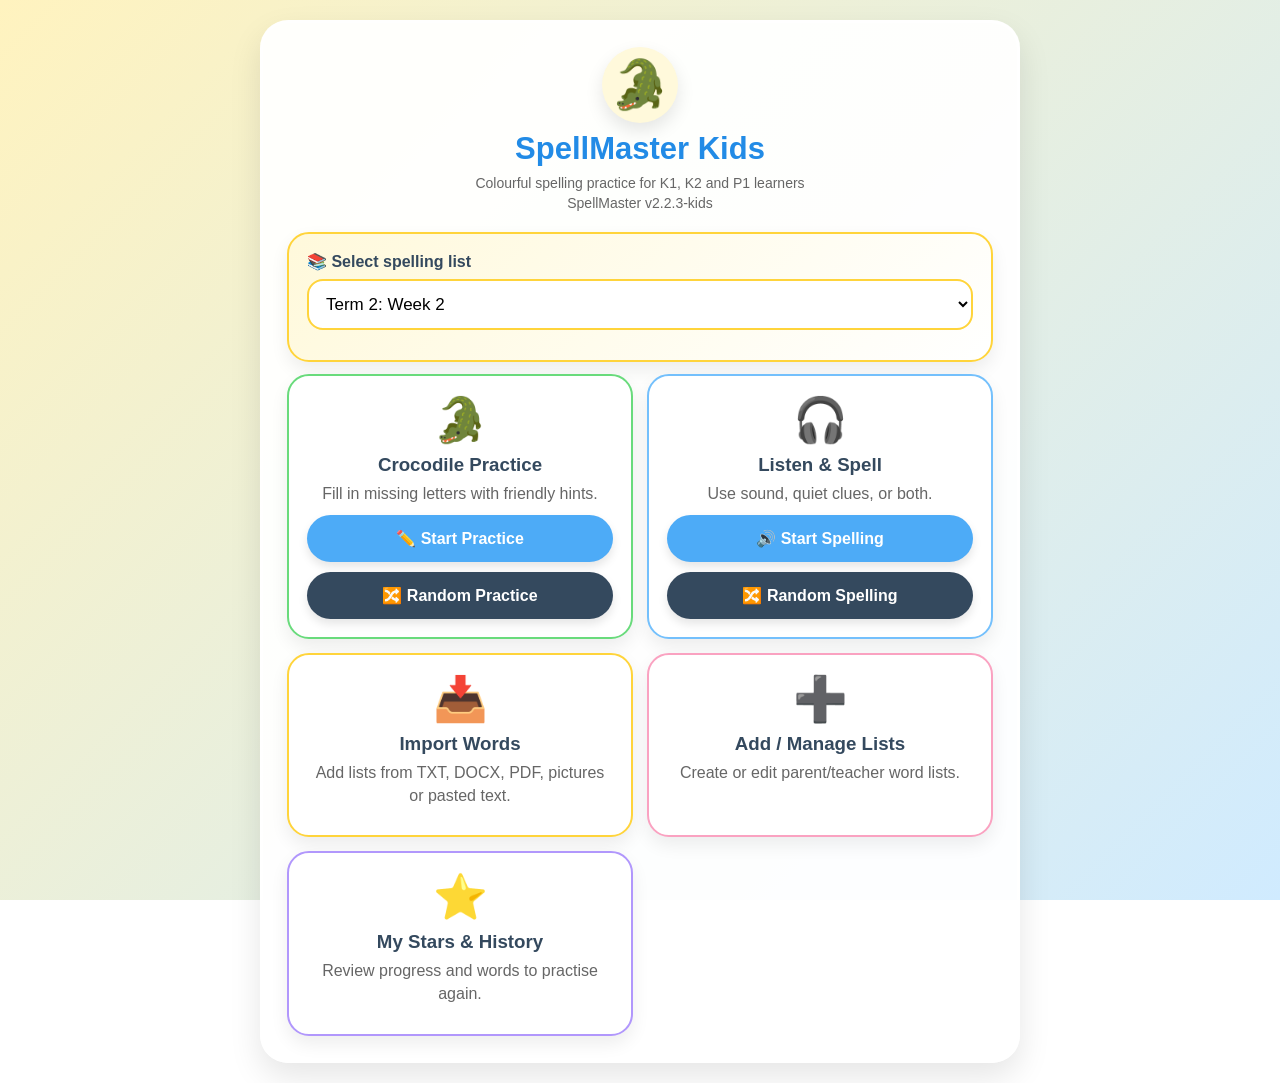
==== index.html @ 2c46f569 "Separate imported PDF lists by week, repair the Confirm & Save button issue, and improve image OCR h" ====
<!DOCTYPE html>
<html lang="en">
<head>
  <meta charset="UTF-8" />
  <meta name="viewport" content="width=device-width, initial-scale=1.0, maximum-scale=1.0, user-scalable=no" />
  <title>SpellMaster Kids 2026</title>
  <link rel="manifest" href="manifest.json?v=20260508-v223" />
  <link rel="stylesheet" href="css/style.css?v=20260508-v223" />
</head>
<body>
  <main class="app-shell home-shell">
    <div class="hero-mascot" aria-hidden="true">🐊</div>
    <h1>SpellMaster Kids</h1>
    <div class="subtitle">Colourful spelling practice for K1, K2 and P1 learners</div>
    <div id="app-version" class="version"></div>

    <section class="card rainbow-card">
      <label for="week-selector">📚 Select spelling list</label>
      <select id="week-selector"></select>
    </section>

    <section class="menu-grid">
      <article class="menu-card practice-card">
        <div class="menu-emoji">🐊</div>
        <h3>Crocodile Practice</h3>
        <p>Fill in missing letters with friendly hints.</p>
        <button onclick="goToMode('practice', false)">✏️ Start Practice</button>
        <button onclick="goToMode('practice', true)" class="dark">🔀 Random Practice</button>
      </article>

      <article class="menu-card spelling-card">
        <div class="menu-emoji">🎧</div>
        <h3>Listen & Spell</h3>
        <p>Use sound, quiet clues, or both.</p>
        <button onclick="goToMode('spelling', false)">🔊 Start Spelling</button>
        <button onclick="goToMode('spelling', true)" class="dark">🔀 Random Spelling</button>
      </article>

      <a class="menu-card import-card" href="import.html">
        <div class="menu-emoji">📥</div>
        <h3>Import Words</h3>
        <p>Add lists from TXT, DOCX, PDF, pictures or pasted text.</p>
      </a>

      <a class="menu-card list-card" href="lists.html">
        <div class="menu-emoji">➕</div>
        <h3>Add / Manage Lists</h3>
        <p>Create or edit parent/teacher word lists.</p>
      </a>

      <a class="menu-card history-card" href="history.html">
        <div class="menu-emoji">⭐</div>
        <h3>My Stars & History</h3>
        <p>Review progress and words to practise again.</p>
      </a>
    </section>
  </main>

  <script src="js/app-config.js?v=20260508-v223"></script>
  <script src="js/default-data.js?v=20260508-v223"></script>
  <script src="js/storage.js?v=20260508-v223"></script>
  <script src="js/session-utils.js?v=20260508-v223"></script>
  <script>
    window.addEventListener('load', () => {
      renderVersion();
      loadDropdown();
      if ('serviceWorker' in navigator) navigator.serviceWorker.register('sw.js?v=20260508-v223');
    });

    function loadDropdown() {
      const selector = document.getElementById('week-selector');
      const allLists = getAllLists();
      const lastList = getLastList();
      selector.innerHTML = '';
      Object.keys(allLists).forEach(name => {
        const option = document.createElement('option');
        option.value = name;
        option.textContent = name;
        if (name === lastList) option.selected = true;
        selector.appendChild(option);
      });
    }

    function goToMode(mode, random) {
      const listName = document.getElementById('week-selector').value;
      saveLastList(listName);
      const target = mode === 'practice' ? 'practice.html' : 'spelling.html';
      window.location.href = `${target}?list=${encodeURIComponent(listName)}&random=${random ? '1' : '0'}`;
    }
  </script>
</body>
</html>
---- css/style.css ----
:root {
  --primary: #4dabf7;
  --primary-dark: #2f6fb6;
  --success: #51cf66;
  --error: #ff6b6b;
  --warning: #ffd43b;
  --orange: #ff922b;
  --pink: #faa2c1;
  --purple: #b197fc;
  --bg1: #fff3bf;
  --bg2: #d0ebff;
  --card: #ffffff;
  --dark: #34495e;
  --muted: #666;
  --border: #e8eef2;
}
* { box-sizing: border-box; }
body {
  font-family: -apple-system, BlinkMacSystemFont, "Segoe UI", Roboto, Arial, sans-serif;
  background: linear-gradient(135deg, var(--bg1), var(--bg2));
  background-attachment: fixed;
  margin: 0;
  padding: 20px;
  color: #333;
}
.app-shell {
  background: rgba(255,255,255,0.94);
  width: 100%;
  max-width: 620px;
  margin: 0 auto;
  padding: 24px;
  border-radius: 28px;
  box-shadow: 0 14px 32px rgba(0,0,0,0.10);
  border: 3px solid rgba(255,255,255,0.7);
}
.home-shell { max-width: 760px; }
.hero-mascot {
  width: 76px;
  height: 76px;
  margin: 0 auto 8px;
  border-radius: 999px;
  background: #fff9db;
  display: flex;
  align-items: center;
  justify-content: center;
  font-size: 48px;
  box-shadow: 0 8px 18px rgba(0,0,0,0.10);
}
.hero-mascot.small {
  width: 58px;
  height: 58px;
  font-size: 36px;
}
h1 { text-align: center; color: #228be6; margin: 0 0 6px; font-size: 31px; }
h2 { color: var(--dark); margin: 12px 0; font-size: 22px; }
h3 { margin: 0 0 6px; color: var(--dark); }
.subtitle, .version { text-align:center; color: var(--muted); font-size: 14px; line-height: 1.45; }
.version { margin-bottom: 18px; }
.card, .menu-card {
  background: var(--card);
  border: 2px solid var(--border);
  border-radius: 22px;
  padding: 18px;
  margin: 12px 0;
  box-shadow: 0 8px 18px rgba(0,0,0,0.07);
}
.rainbow-card { border-color: #ffd43b; background: linear-gradient(135deg, #fff9db, #ffffff); }
.card p, .menu-card p { margin: 4px 0 10px; color: #666; line-height: 1.45; }
.menu-grid { display: grid; grid-template-columns: repeat(auto-fit, minmax(230px, 1fr)); gap: 14px; }
.menu-card {
  display: block;
  text-align: center;
  text-decoration: none;
  color: inherit;
  transition: transform 0.2s ease, box-shadow 0.2s ease;
  margin: 0;
}
.menu-card:hover { transform: translateY(-3px) scale(1.01); box-shadow: 0 12px 24px rgba(0,0,0,0.12); }
.menu-emoji { font-size: 44px; margin-bottom: 8px; }
.practice-card { border-color: #69db7c; }
.spelling-card { border-color: #74c0fc; }
.import-card { border-color: #ffd43b; }
.list-card { border-color: #faa2c1; }
.history-card { border-color: #b197fc; }
button, .button-link {
  display: block;
  width: 100%;
  background: var(--primary);
  color: #fff;
  border: none;
  border-radius: 999px;
  padding: 14px;
  margin-top: 10px;
  font-size: 16px;
  font-weight: 800;
  text-align: center;
  text-decoration: none;
  cursor: pointer;
  box-shadow: 0 5px 10px rgba(0,0,0,0.10);
}
button:active, .button-link:active { transform: scale(0.985); }
.secondary { background: #d0ebff; color: #1c3d5a; }
.dark { background: var(--dark); }
.success { background: var(--success); color: #103b1d; }
.warning { background: var(--warning); color: #5f3f00; }
.danger { background: var(--error); color: #fff; }
.helper-action { background: var(--orange); }
.button-row { display: flex; gap: 10px; flex-wrap: wrap; }
.button-row.two-col > button { flex: 1 1 calc(50% - 10px); min-width: 150px; }
input[type="text"], textarea, select, input[type="file"] {
  width: 100%;
  padding: 13px;
  margin: 8px 0 12px;
  border: 2px solid #ffd43b;
  border-radius: 16px;
  font-size: 17px;
  background: #fff;
}
input[type="text"] { text-align: center; font-weight: 700; }
textarea { min-height: 150px; resize: vertical; font-family: inherit; text-align: left; font-weight: 500; }
label { font-weight: 800; color: var(--dark); }
.top-row { display:flex; justify-content:space-between; gap:12px; color:#777; font-weight:800; margin-bottom:10px; }
.hidden { display: none !important; }
.sentence-hint {
  color: #555;
  text-align: center;
  margin: 14px 0;
  font-size: 18px;
  background: #fff9db;
  border: 2px dashed #ffd43b;
  padding: 16px;
  border-radius: 18px;
  line-height: 1.6;
}
.slots { display:flex; justify-content:center; gap:8px; flex-wrap:wrap; margin:18px 0; }
.slot {
  min-width: 32px;
  height: 46px;
  border-bottom: 4px dotted #74c0fc;
  display:flex;
  align-items:center;
  justify-content:center;
  font-size: 32px;
  font-weight: 900;
  color: #228be6;
  text-transform: lowercase;
}
.slot.space { border-bottom:none; min-width: 12px; }
.feedback { min-height: 28px; text-align:center; font-size:18px; font-weight:900; margin:14px 0; line-height: 1.4; }
.feedback.success-text, .success-text { color: #2b8a3e; }
.feedback.error-text, .error-text { color: #c92a2a; }
.warning-text { color: #e67700; }
.status-note { text-align: center; font-weight: 800; min-height: 22px; margin-top: 10px; }
.small-note { font-size: 14px; color: var(--muted); line-height: 1.45; }
.nav-grid { display:grid; grid-template-columns: 1fr; gap: 10px; }
.result-box { background:#eef8ff; border-radius:18px; padding:16px; margin:12px 0; line-height:1.7; border: 2px solid #d0ebff; }
ul.clean { padding-left: 20px; }
.footer-nav { margin-top: 18px; }
.badge { display:inline-block; background:#eef3f8; padding:6px 10px; border-radius:999px; font-size:13px; color:#536273; font-weight: 800; }
.mode-toggle {
  display: grid;
  grid-template-columns: repeat(3, 1fr);
  gap: 8px;
  margin: 14px 0;
}
.mode-toggle label {
  background: #f1f8ff;
  border: 2px solid #d0ebff;
  border-radius: 999px;
  padding: 10px;
  text-align: center;
  font-size: 14px;
  cursor: pointer;
}
.mode-toggle input { margin-right: 4px; }
.helper-panel { display: grid; gap: 10px; margin: 16px 0; }
.helper-panel.quiet-hidden { display: none; }
.helper-card {
  background: #fff9db;
  border-left: 7px solid #ffd43b;
  padding: 13px 14px;
  border-radius: 18px;
  box-shadow: 0 4px 10px rgba(0,0,0,0.06);
}
.helper-card h3 { font-size: 16px; margin-bottom: 6px; }
.helper-card p { margin: 0; color: #4a4a4a; line-height: 1.45; font-weight: 700; }
.helper-text {
  background: #fff9db;
  border-left: 6px solid #ffd43b;
  padding: 12px;
  border-radius: 14px;
  font-size: 1rem;
}
@media (max-width: 520px) {
  body { padding: 12px; }
  .app-shell { padding: 18px; }
  h1 { font-size: 26px; }
  .menu-grid, .mode-toggle { grid-template-columns: 1fr; }
  .button-row.two-col > button { flex-basis: 100%; }
}
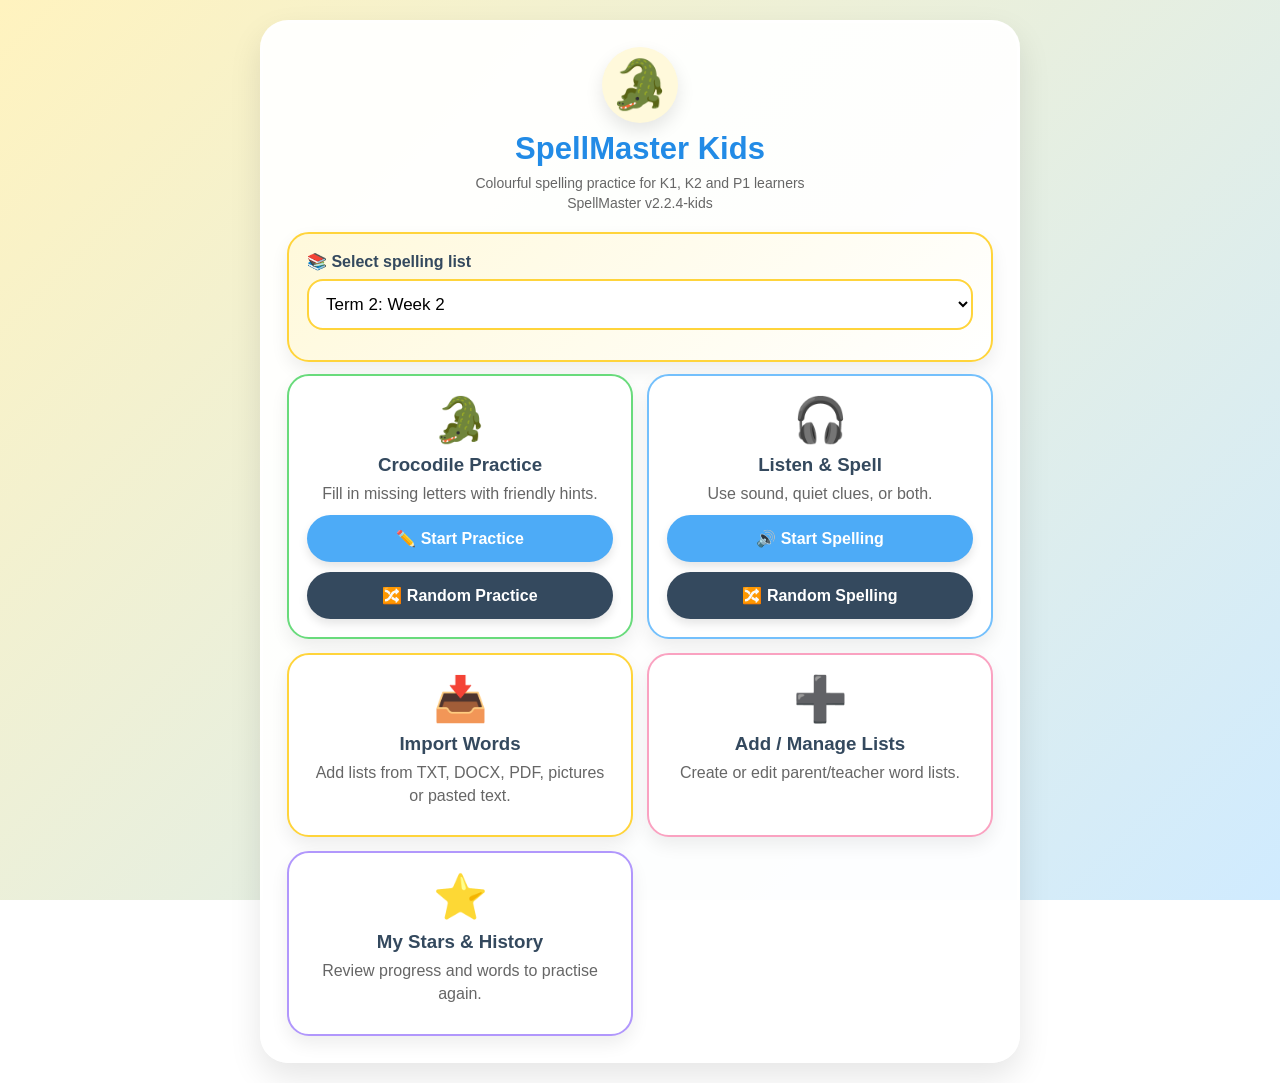
==== commit d97a5263: "save all lists, prevent overwriting each others, html version update" ====
--- a/index.html
+++ b/index.html
@@ -4,8 +4,8 @@
   <meta charset="UTF-8" />
   <meta name="viewport" content="width=device-width, initial-scale=1.0, maximum-scale=1.0, user-scalable=no" />
   <title>SpellMaster Kids 2026</title>
-  <link rel="manifest" href="manifest.json?v=20260508-v223" />
-  <link rel="stylesheet" href="css/style.css?v=20260508-v223" />
+  <link rel="manifest" href="manifest.json?v=20260508-v224" />
+  <link rel="stylesheet" href="css/style.css?v=20260508-v224" />
 </head>
 <body>
   <main class="app-shell home-shell">
@@ -56,15 +56,15 @@
     </section>
   </main>
 
-  <script src="js/app-config.js?v=20260508-v223"></script>
-  <script src="js/default-data.js?v=20260508-v223"></script>
-  <script src="js/storage.js?v=20260508-v223"></script>
-  <script src="js/session-utils.js?v=20260508-v223"></script>
+  <script src="js/app-config.js?v=20260508-v224"></script>
+  <script src="js/default-data.js?v=20260508-v224"></script>
+  <script src="js/storage.js?v=20260508-v224"></script>
+  <script src="js/session-utils.js?v=20260508-v224"></script>
   <script>
     window.addEventListener('load', () => {
       renderVersion();
       loadDropdown();
-      if ('serviceWorker' in navigator) navigator.serviceWorker.register('sw.js?v=20260508-v223');
+      if ('serviceWorker' in navigator) navigator.serviceWorker.register('sw.js?v=20260508-v224');
     });
 
     function loadDropdown() {
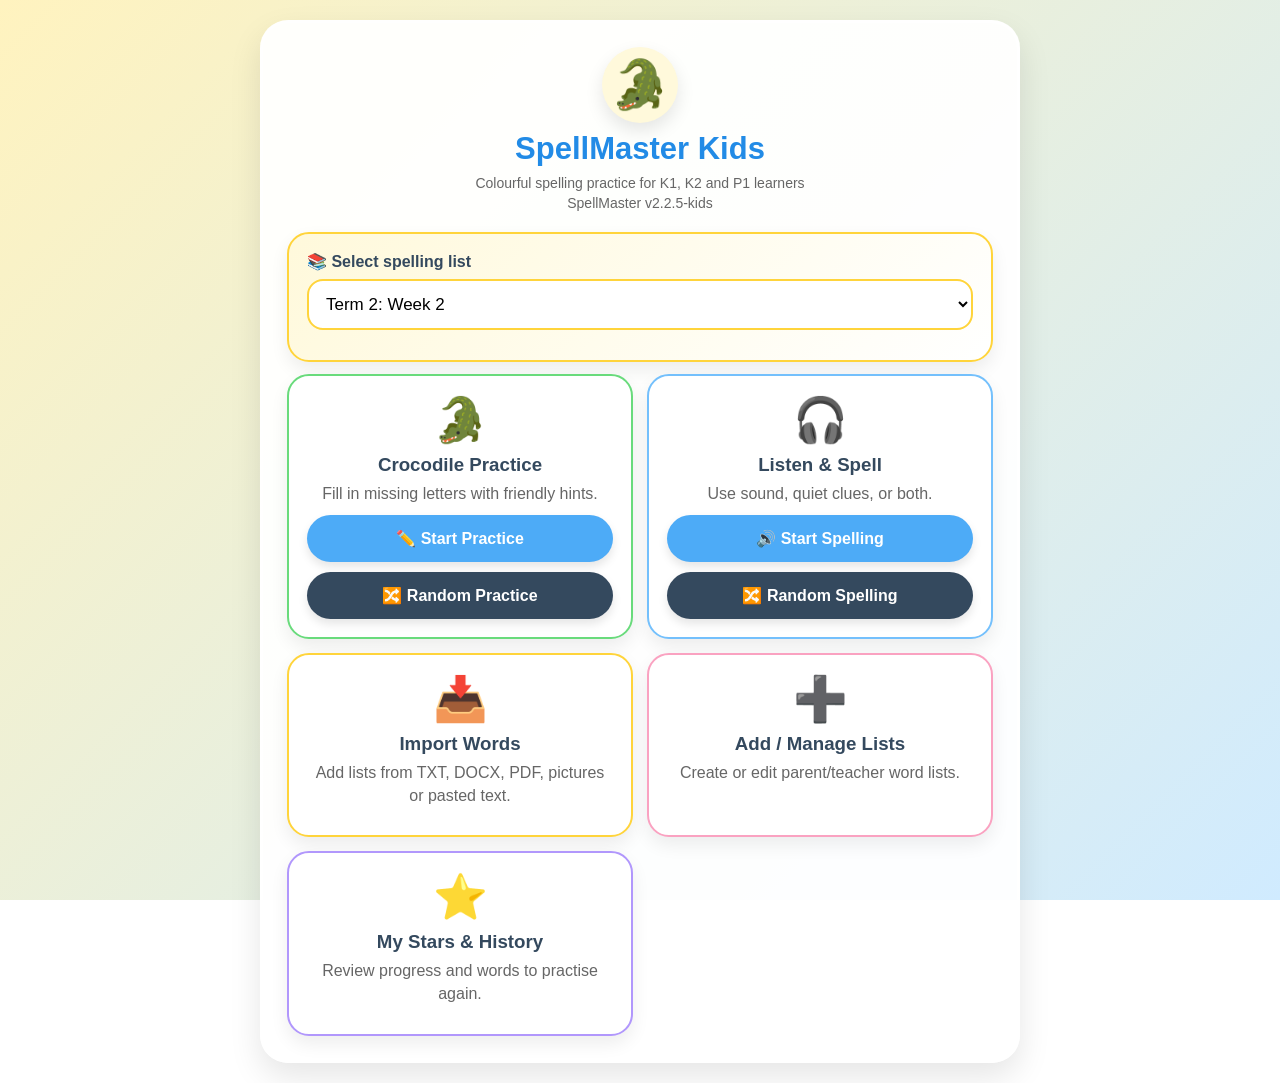
==== commit 43abebb7: "Added Rename / Edit Title function" ====
--- a/index.html
+++ b/index.html
@@ -4,8 +4,8 @@
   <meta charset="UTF-8" />
   <meta name="viewport" content="width=device-width, initial-scale=1.0, maximum-scale=1.0, user-scalable=no" />
   <title>SpellMaster Kids 2026</title>
-  <link rel="manifest" href="manifest.json?v=20260508-v224" />
-  <link rel="stylesheet" href="css/style.css?v=20260508-v224" />
+  <link rel="manifest" href="manifest.json?v=20260508-v225" />
+  <link rel="stylesheet" href="css/style.css?v=20260508-v225" />
 </head>
 <body>
   <main class="app-shell home-shell">
@@ -56,15 +56,15 @@
     </section>
   </main>
 
-  <script src="js/app-config.js?v=20260508-v224"></script>
-  <script src="js/default-data.js?v=20260508-v224"></script>
-  <script src="js/storage.js?v=20260508-v224"></script>
-  <script src="js/session-utils.js?v=20260508-v224"></script>
+  <script src="js/app-config.js?v=20260508-v225"></script>
+  <script src="js/default-data.js?v=20260508-v225"></script>
+  <script src="js/storage.js?v=20260508-v225"></script>
+  <script src="js/session-utils.js?v=20260508-v225"></script>
   <script>
     window.addEventListener('load', () => {
       renderVersion();
       loadDropdown();
-      if ('serviceWorker' in navigator) navigator.serviceWorker.register('sw.js?v=20260508-v224');
+      if ('serviceWorker' in navigator) navigator.serviceWorker.register('sw.js?v=20260508-v225');
     });
 
     function loadDropdown() {
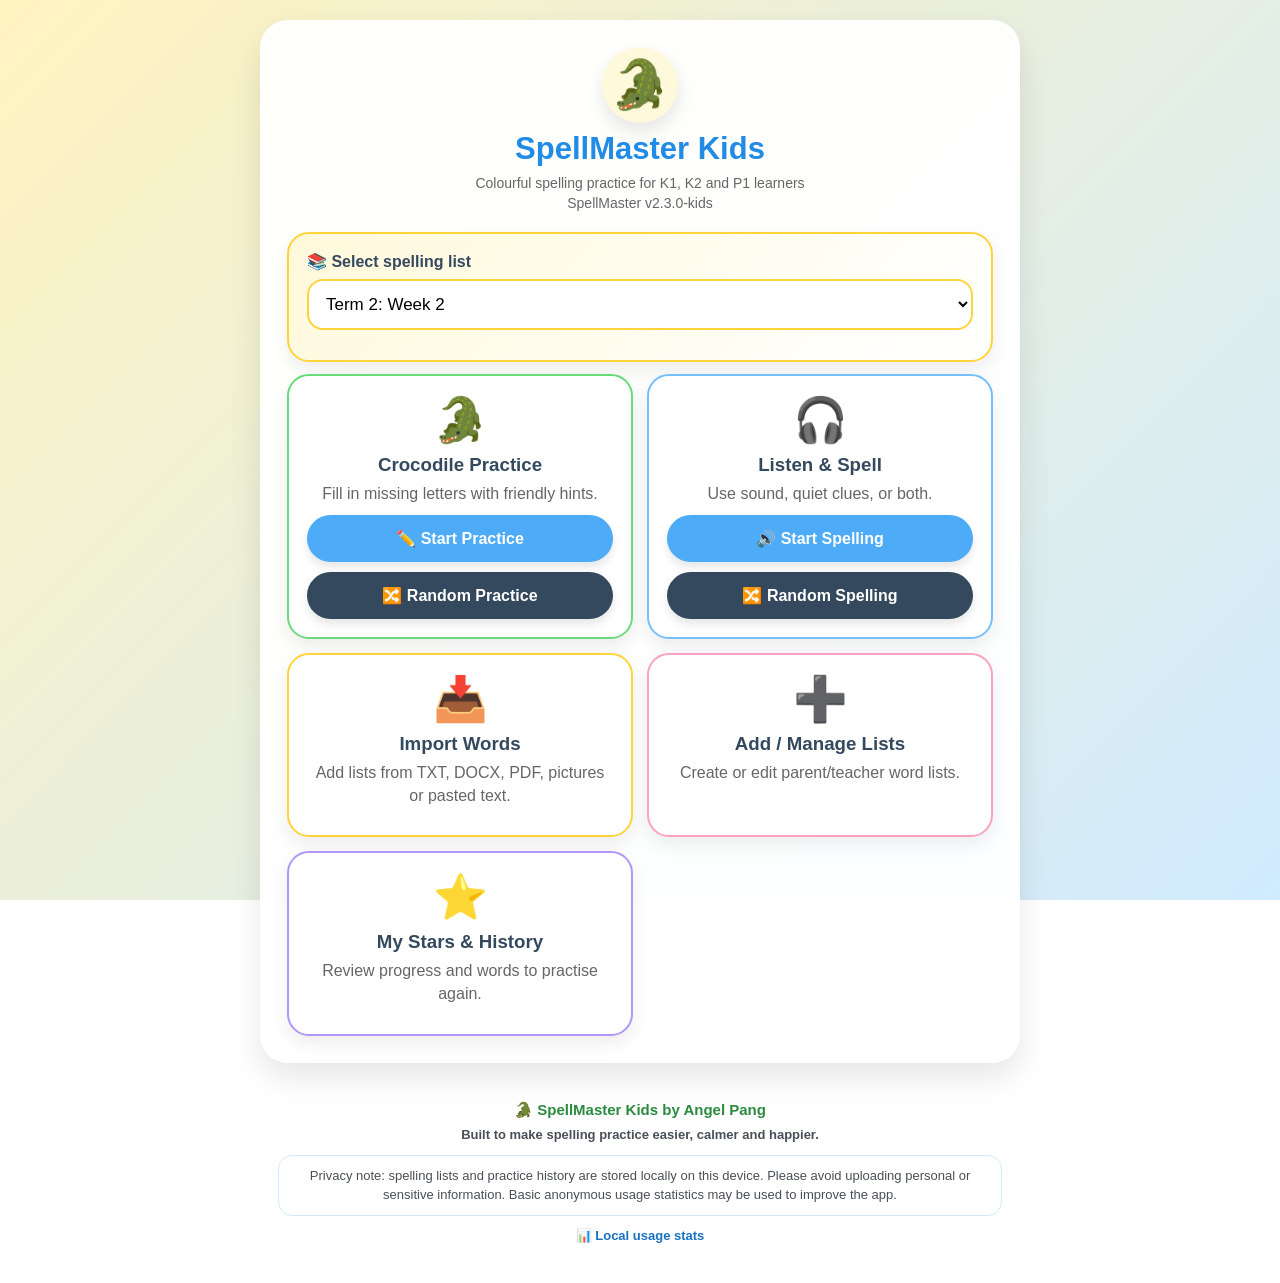
==== commit 10bc2bec: "Add footer, privacy note, event tracking" ====
--- a/index.html
+++ b/index.html
@@ -4,8 +4,8 @@
   <meta charset="UTF-8" />
   <meta name="viewport" content="width=device-width, initial-scale=1.0, maximum-scale=1.0, user-scalable=no" />
   <title>SpellMaster Kids 2026</title>
-  <link rel="manifest" href="manifest.json?v=20260508-v225" />
-  <link rel="stylesheet" href="css/style.css?v=20260508-v225" />
+  <link rel="manifest" href="manifest.json?v=20260508-v230" />
+  <link rel="stylesheet" href="css/style.css?v=20260508-v230" />
 </head>
 <body>
   <main class="app-shell home-shell">
@@ -24,31 +24,31 @@
         <div class="menu-emoji">🐊</div>
         <h3>Crocodile Practice</h3>
         <p>Fill in missing letters with friendly hints.</p>
-        <button onclick="goToMode('practice', false)">✏️ Start Practice</button>
-        <button onclick="goToMode('practice', true)" class="dark">🔀 Random Practice</button>
+        <button onclick="goToMode('practice', false)" data-track="start_practice">✏️ Start Practice</button>
+        <button onclick="goToMode('practice', true)" class="dark" data-track="start_random_practice">🔀 Random Practice</button>
       </article>
 
       <article class="menu-card spelling-card">
         <div class="menu-emoji">🎧</div>
         <h3>Listen & Spell</h3>
         <p>Use sound, quiet clues, or both.</p>
-        <button onclick="goToMode('spelling', false)">🔊 Start Spelling</button>
-        <button onclick="goToMode('spelling', true)" class="dark">🔀 Random Spelling</button>
+        <button onclick="goToMode('spelling', false)" data-track="start_spelling">🔊 Start Spelling</button>
+        <button onclick="goToMode('spelling', true)" class="dark" data-track="start_random_spelling">🔀 Random Spelling</button>
       </article>
 
-      <a class="menu-card import-card" href="import.html">
+      <a class="menu-card import-card" href="import.html" data-track="open_import_page">
         <div class="menu-emoji">📥</div>
         <h3>Import Words</h3>
         <p>Add lists from TXT, DOCX, PDF, pictures or pasted text.</p>
       </a>
 
-      <a class="menu-card list-card" href="lists.html">
+      <a class="menu-card list-card" href="lists.html" data-track="open_lists_page">
         <div class="menu-emoji">➕</div>
         <h3>Add / Manage Lists</h3>
         <p>Create or edit parent/teacher word lists.</p>
       </a>
 
-      <a class="menu-card history-card" href="history.html">
+      <a class="menu-card history-card" href="history.html" data-track="open_history_page">
         <div class="menu-emoji">⭐</div>
         <h3>My Stars & History</h3>
         <p>Review progress and words to practise again.</p>
@@ -56,15 +56,16 @@
     </section>
   </main>
 
-  <script src="js/app-config.js?v=20260508-v225"></script>
-  <script src="js/default-data.js?v=20260508-v225"></script>
-  <script src="js/storage.js?v=20260508-v225"></script>
-  <script src="js/session-utils.js?v=20260508-v225"></script>
+  <script src="js/app-config.js?v=20260508-v230"></script>
+  <script src="js/analytics.js?v=20260508-v230"></script>
+  <script src="js/default-data.js?v=20260508-v230"></script>
+  <script src="js/storage.js?v=20260508-v230"></script>
+  <script src="js/session-utils.js?v=20260508-v230"></script>
   <script>
     window.addEventListener('load', () => {
       renderVersion();
       loadDropdown();
-      if ('serviceWorker' in navigator) navigator.serviceWorker.register('sw.js?v=20260508-v225');
+      if ('serviceWorker' in navigator) navigator.serviceWorker.register('sw.js?v=20260508-v230');
     });
 
     function loadDropdown() {
@@ -84,6 +85,7 @@
     function goToMode(mode, random) {
       const listName = document.getElementById('week-selector').value;
       saveLastList(listName);
+      if (typeof trackFeature === 'function') trackFeature('selected_list_for_mode', { mode, random: !!random });
       const target = mode === 'practice' ? 'practice.html' : 'spelling.html';
       window.location.href = `${target}?list=${encodeURIComponent(listName)}&random=${random ? '1' : '0'}`;
     }
--- a/css/style.css
+++ b/css/style.css
@@ -198,3 +198,55 @@
   .menu-grid, .mode-toggle { grid-template-columns: 1fr; }
   .button-row.two-col > button { flex-basis: 100%; }
 }
+
+.brand-footer {
+  max-width: 760px;
+  margin: 18px auto 0;
+  padding: 18px;
+  text-align: center;
+  color: #495057;
+  font-size: 13px;
+  line-height: 1.5;
+}
+.brand-footer-mark {
+  font-weight: 900;
+  color: #2b8a3e;
+  font-size: 15px;
+}
+.brand-footer-line {
+  font-weight: 700;
+  margin-top: 4px;
+}
+.privacy-note {
+  background: rgba(255, 255, 255, 0.72);
+  border: 1px solid #d0ebff;
+  border-radius: 14px;
+  padding: 10px;
+  margin-top: 10px;
+}
+.analytics-link {
+  display: inline-block;
+  margin-top: 10px;
+  color: #1971c2;
+  font-weight: 800;
+  text-decoration: none;
+}
+.analytics-link:hover { text-decoration: underline; }
+.stats-table {
+  width: 100%;
+  border-collapse: collapse;
+  font-size: 14px;
+}
+.stats-table td {
+  border-bottom: 1px solid #e9ecef;
+  padding: 9px 6px;
+}
+.stats-table td:last-child {
+  text-align: right;
+  font-weight: 900;
+}
+code {
+  background: #f1f3f5;
+  border-radius: 6px;
+  padding: 2px 5px;
+}
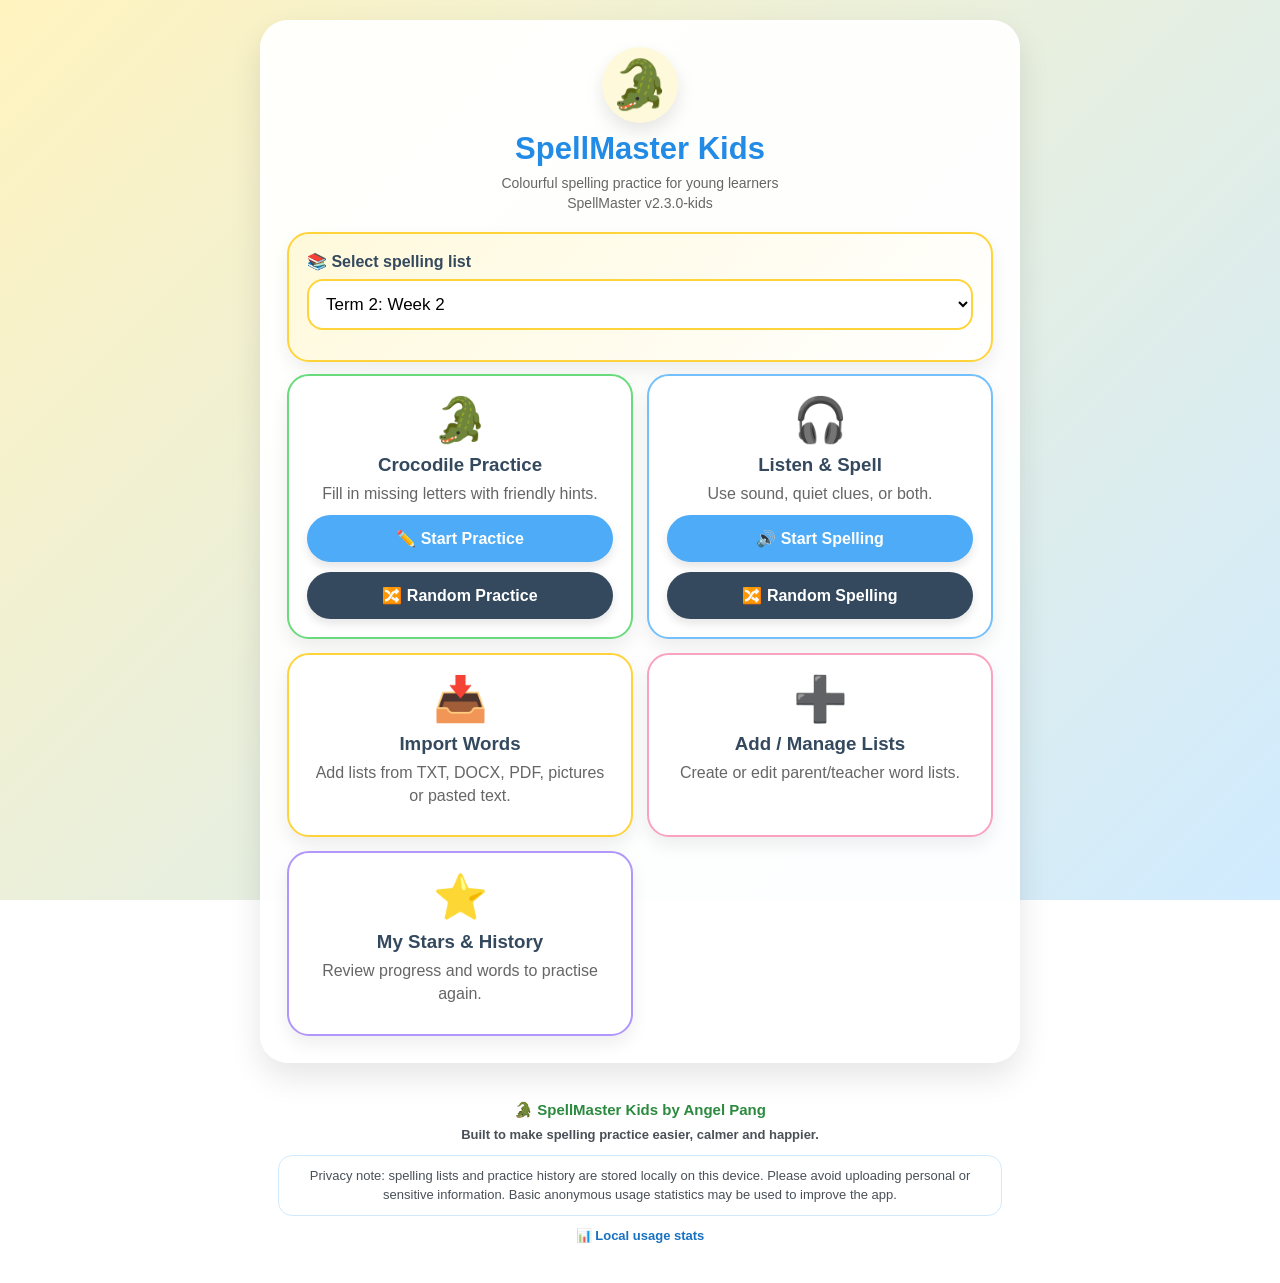
==== commit 9c05b435: "Update: Colourful spelling practice for young learners" ====
--- a/index.html
+++ b/index.html
@@ -11,7 +11,7 @@
   <main class="app-shell home-shell">
     <div class="hero-mascot" aria-hidden="true">🐊</div>
     <h1>SpellMaster Kids</h1>
-    <div class="subtitle">Colourful spelling practice for K1, K2 and P1 learners</div>
+    <div class="subtitle">Colourful spelling practice for young learners</div>
     <div id="app-version" class="version"></div>
 
     <section class="card rainbow-card">
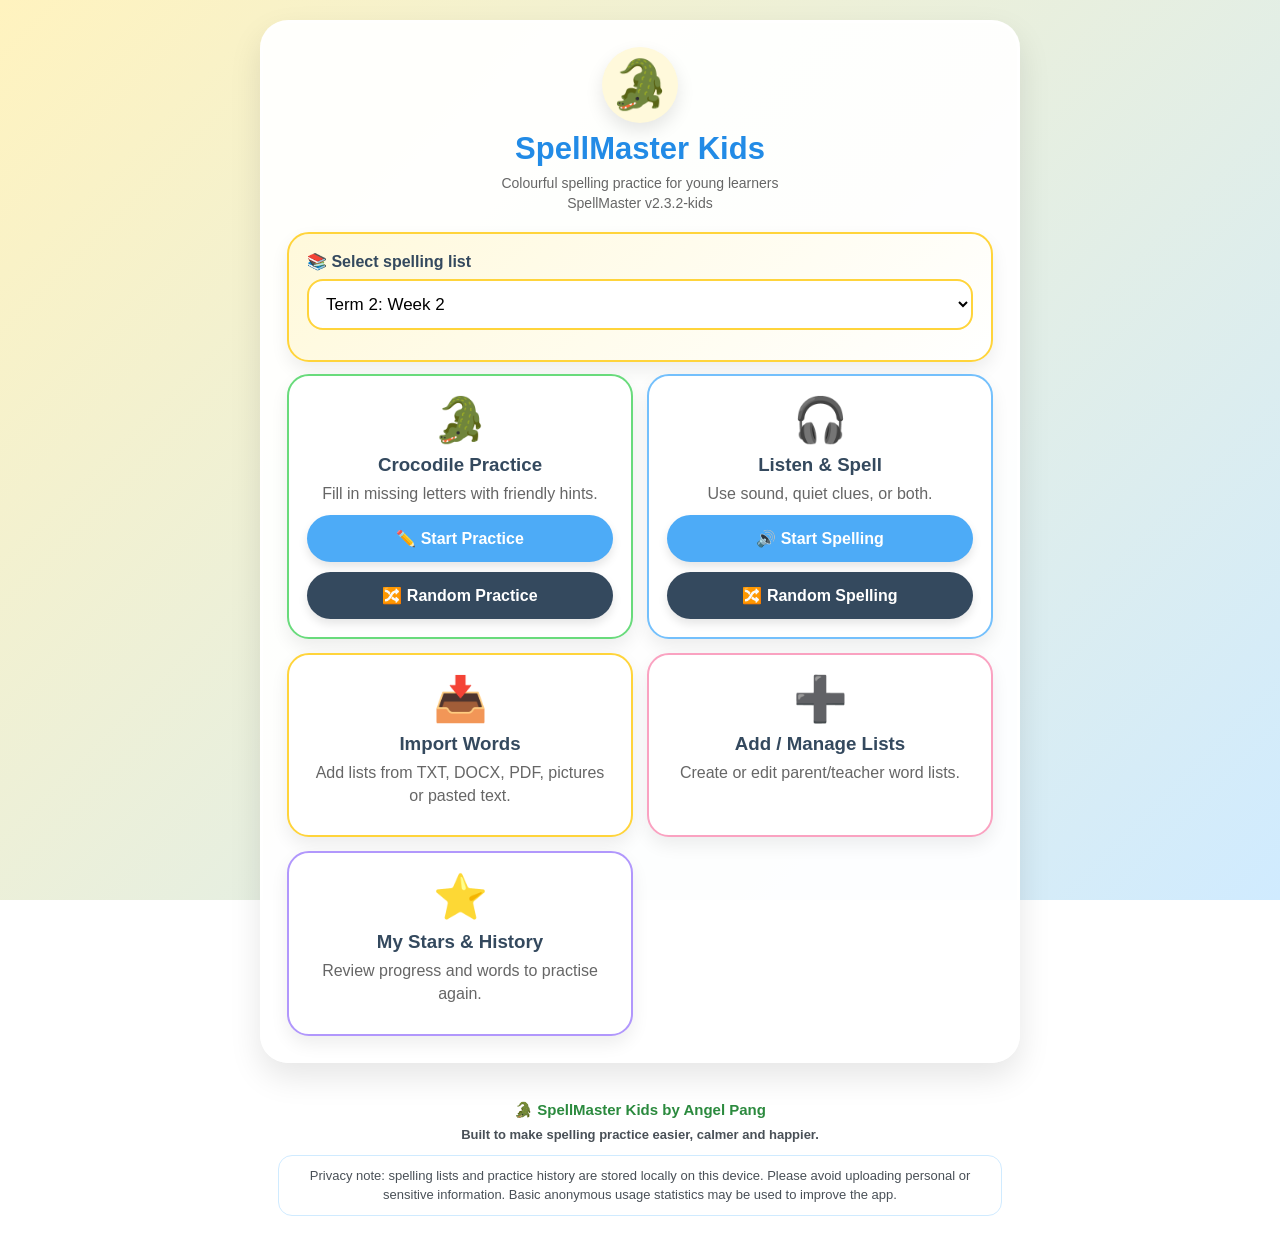
==== commit d8ce104f: "Shift analysis to background" ====
--- a/index.html
+++ b/index.html
@@ -4,8 +4,8 @@
   <meta charset="UTF-8" />
   <meta name="viewport" content="width=device-width, initial-scale=1.0, maximum-scale=1.0, user-scalable=no" />
   <title>SpellMaster Kids 2026</title>
-  <link rel="manifest" href="manifest.json?v=20260508-v230" />
-  <link rel="stylesheet" href="css/style.css?v=20260508-v230" />
+  <link rel="manifest" href="manifest.json?v=20260508-v232" />
+  <link rel="stylesheet" href="css/style.css?v=20260508-v232" />
 </head>
 <body>
   <main class="app-shell home-shell">
@@ -56,16 +56,16 @@
     </section>
   </main>
 
-  <script src="js/app-config.js?v=20260508-v230"></script>
-  <script src="js/analytics.js?v=20260508-v230"></script>
-  <script src="js/default-data.js?v=20260508-v230"></script>
-  <script src="js/storage.js?v=20260508-v230"></script>
-  <script src="js/session-utils.js?v=20260508-v230"></script>
+  <script src="js/app-config.js?v=20260508-v232"></script>
+  <script src="js/analytics.js?v=20260508-v232"></script>
+  <script src="js/default-data.js?v=20260508-v232"></script>
+  <script src="js/storage.js?v=20260508-v232"></script>
+  <script src="js/session-utils.js?v=20260508-v232"></script>
   <script>
     window.addEventListener('load', () => {
       renderVersion();
       loadDropdown();
-      if ('serviceWorker' in navigator) navigator.serviceWorker.register('sw.js?v=20260508-v230');
+      if ('serviceWorker' in navigator) navigator.serviceWorker.register('sw.js?v=20260508-v232');
     });
 
     function loadDropdown() {
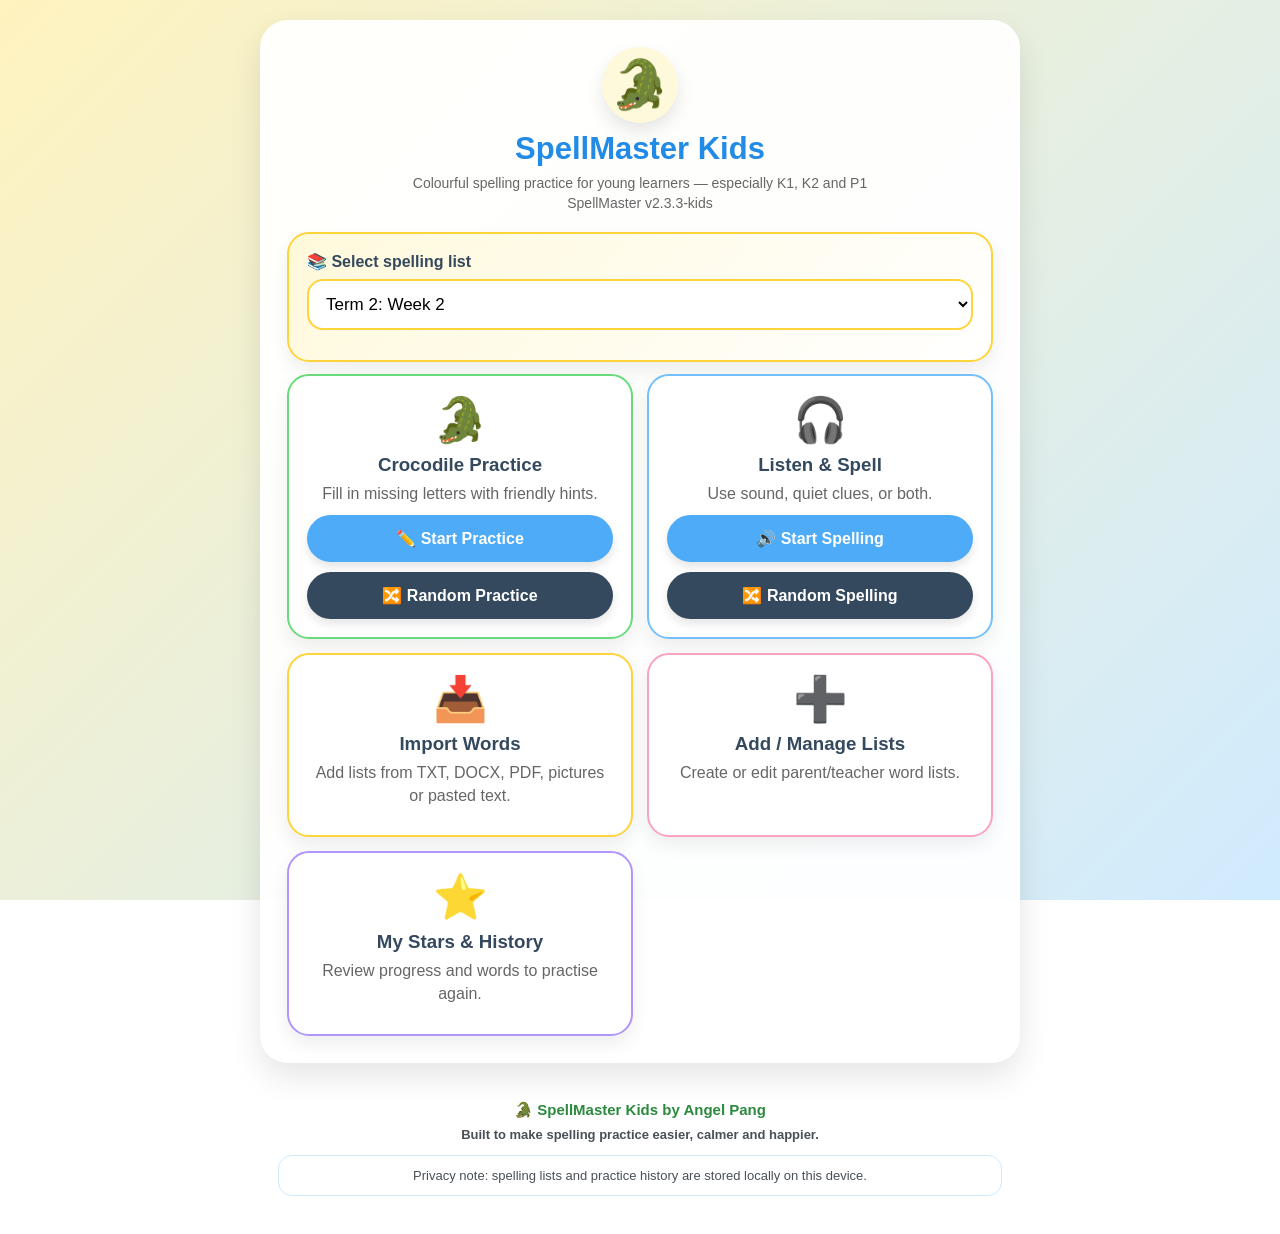
==== commit 2d45161d: "simplified the privacy note" ====
--- a/index.html
+++ b/index.html
@@ -4,14 +4,14 @@
   <meta charset="UTF-8" />
   <meta name="viewport" content="width=device-width, initial-scale=1.0, maximum-scale=1.0, user-scalable=no" />
   <title>SpellMaster Kids 2026</title>
-  <link rel="manifest" href="manifest.json?v=20260508-v232" />
-  <link rel="stylesheet" href="css/style.css?v=20260508-v232" />
+  <link rel="manifest" href="manifest.json?v=20260508-v233" />
+  <link rel="stylesheet" href="css/style.css?v=20260508-v233" />
 </head>
 <body>
   <main class="app-shell home-shell">
     <div class="hero-mascot" aria-hidden="true">🐊</div>
     <h1>SpellMaster Kids</h1>
-    <div class="subtitle">Colourful spelling practice for young learners</div>
+    <div class="subtitle">Colourful spelling practice for young learners — especially K1, K2 and P1</div>
     <div id="app-version" class="version"></div>
 
     <section class="card rainbow-card">
@@ -56,16 +56,16 @@
     </section>
   </main>
 
-  <script src="js/app-config.js?v=20260508-v232"></script>
-  <script src="js/analytics.js?v=20260508-v232"></script>
-  <script src="js/default-data.js?v=20260508-v232"></script>
-  <script src="js/storage.js?v=20260508-v232"></script>
-  <script src="js/session-utils.js?v=20260508-v232"></script>
+  <script src="js/app-config.js?v=20260508-v233"></script>
+  <script src="js/analytics.js?v=20260508-v233"></script>
+  <script src="js/default-data.js?v=20260508-v233"></script>
+  <script src="js/storage.js?v=20260508-v233"></script>
+  <script src="js/session-utils.js?v=20260508-v233"></script>
   <script>
     window.addEventListener('load', () => {
       renderVersion();
       loadDropdown();
-      if ('serviceWorker' in navigator) navigator.serviceWorker.register('sw.js?v=20260508-v232');
+      if ('serviceWorker' in navigator) navigator.serviceWorker.register('sw.js?v=20260508-v233');
     });
 
     function loadDropdown() {
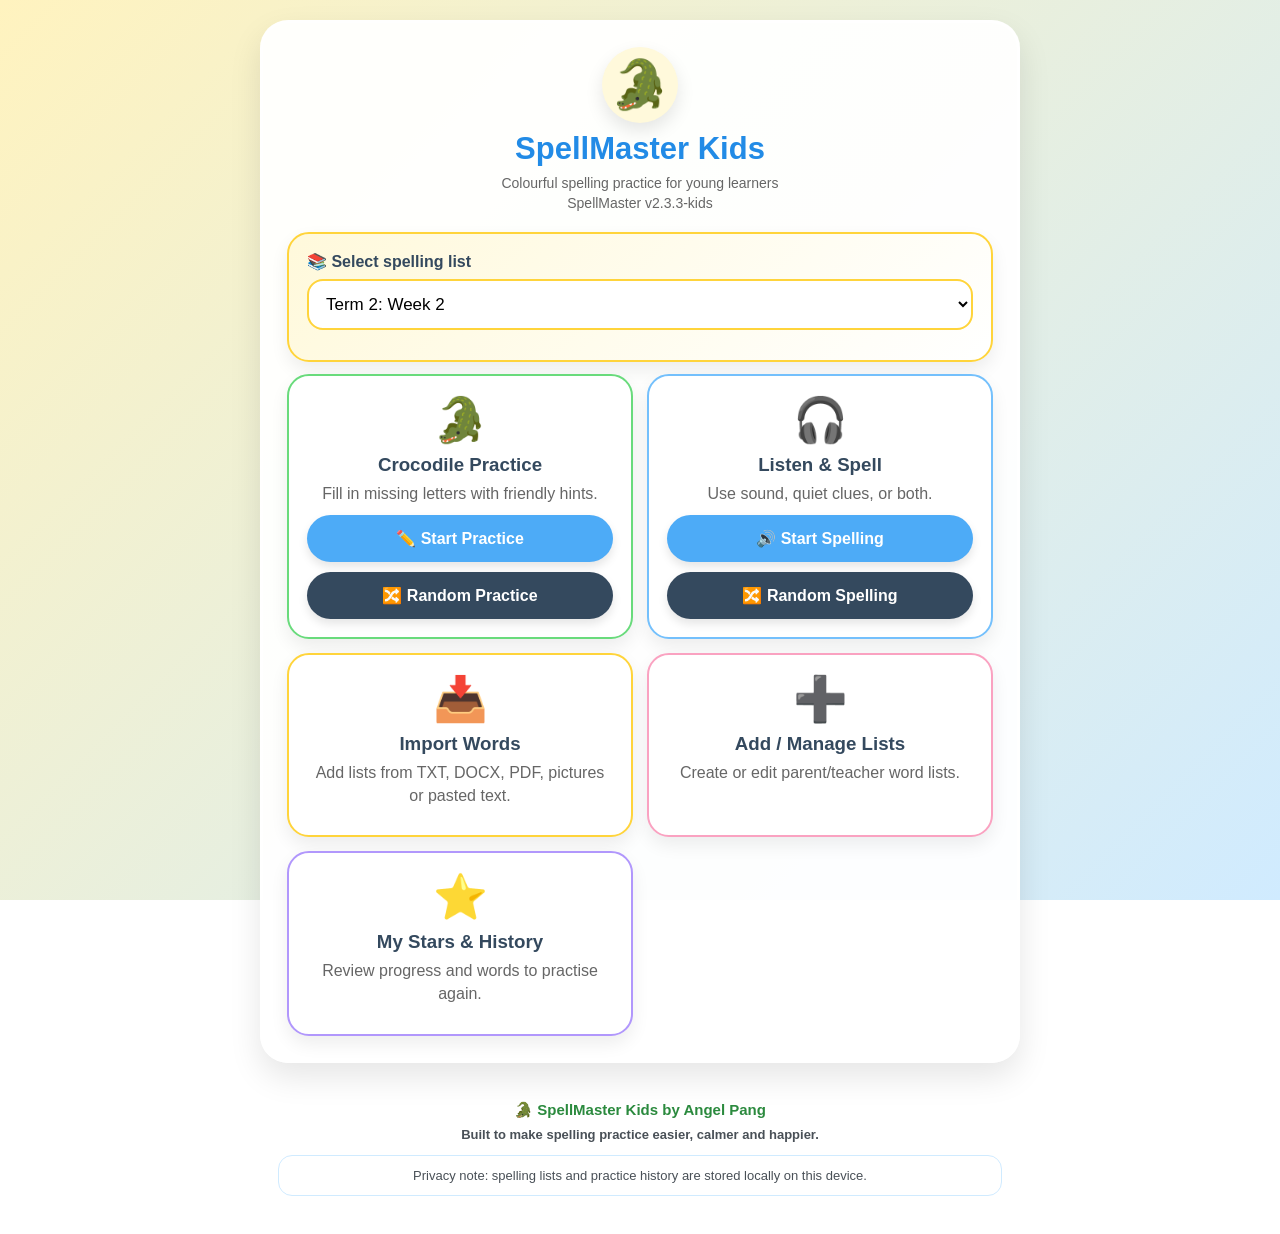
==== commit e1d77acc: "update wording" ====
--- a/index.html
+++ b/index.html
@@ -11,7 +11,7 @@
   <main class="app-shell home-shell">
     <div class="hero-mascot" aria-hidden="true">🐊</div>
     <h1>SpellMaster Kids</h1>
-    <div class="subtitle">Colourful spelling practice for young learners — especially K1, K2 and P1</div>
+    <div class="subtitle">Colourful spelling practice for young learners</div>
     <div id="app-version" class="version"></div>
 
     <section class="card rainbow-card">
